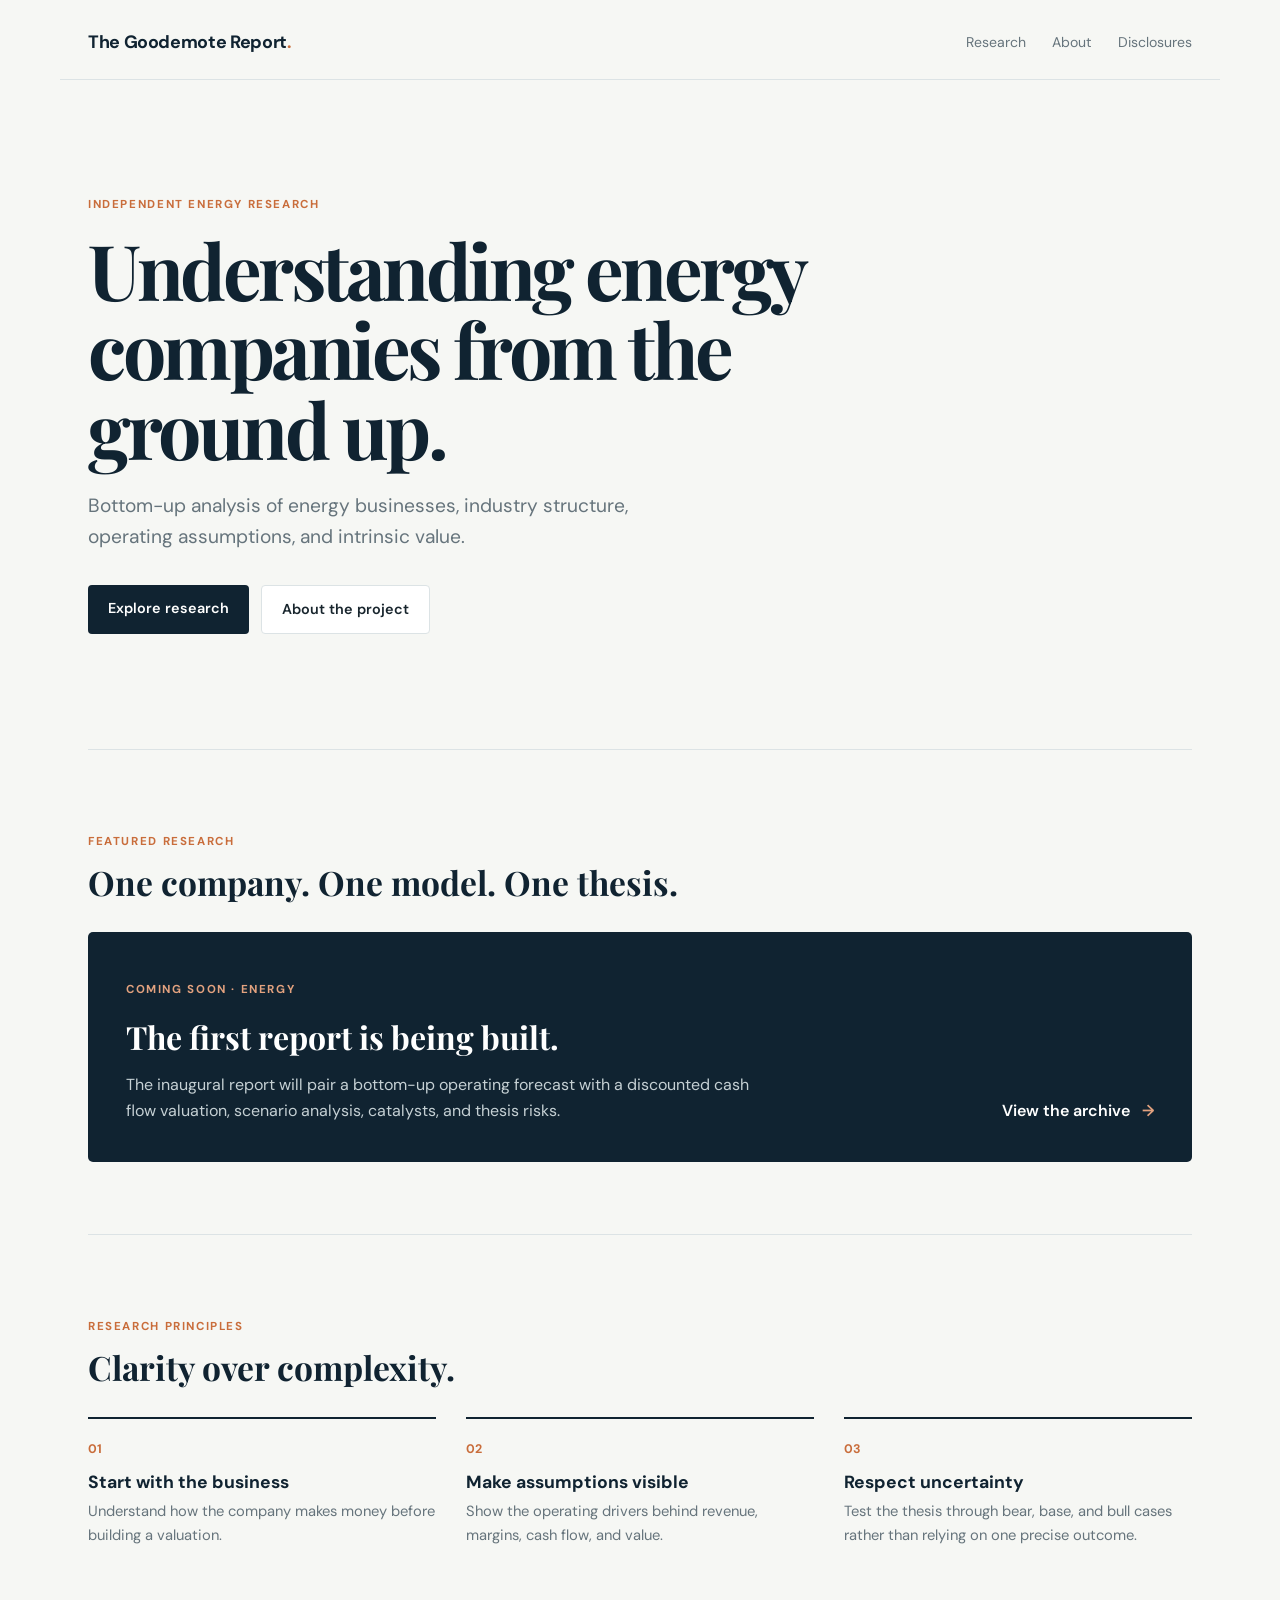
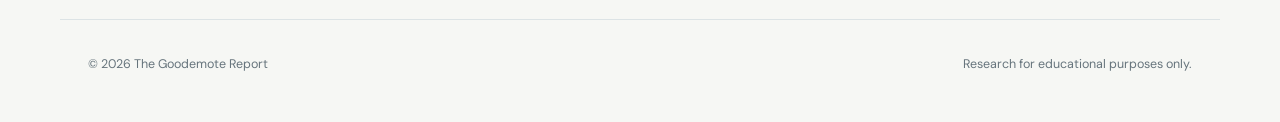
==== index.html @ 98908d02 "Add files via upload" ====
<!doctype html>
<html lang="en">
<head>
  <meta charset="UTF-8" />
  <meta name="viewport" content="width=device-width, initial-scale=1.0" />
  <meta name="description" content="The Goodemote Report — independent bottom-up research on energy companies, markets, and valuation." />
  <title>The Goodemote Report | Energy Research</title>
  <link rel="stylesheet" href="styles.css" />
</head>
<body>
  <header class="site-header">
    <a class="brand" href="index.html">The Goodemote Report<span>.</span></a>
    <nav>
      <a href="research.html">Research</a>
      <a href="about.html">About</a>
      <a href="disclosures.html">Disclosures</a>
    </nav>
  </header>

  <main>
    <section class="hero">
      <p class="eyebrow">Independent energy research</p>
      <h1>Understanding energy companies from the ground up.</h1>
      <p class="hero-copy">Bottom-up analysis of energy businesses, industry structure, operating assumptions, and intrinsic value.</p>
      <div class="hero-actions">
        <a class="button button-primary" href="research.html">Explore research</a>
        <a class="button button-secondary" href="about.html">About the project</a>
      </div>
    </section>

    <section class="featured-section">
      <div class="section-heading">
        <p class="eyebrow">Featured research</p>
        <h2>One company. One model. One thesis.</h2>
      </div>
      <article class="featured-card">
        <div>
          <p class="ticker">COMING SOON · ENERGY</p>
          <h3>The first report is being built.</h3>
          <p>The inaugural report will pair a bottom-up operating forecast with a discounted cash flow valuation, scenario analysis, catalysts, and thesis risks.</p>
        </div>
        <a class="text-link" href="research.html">View the archive <span>→</span></a>
      </article>
    </section>

    <section class="principles">
      <div class="section-heading">
        <p class="eyebrow">Research principles</p>
        <h2>Clarity over complexity.</h2>
      </div>
      <div class="principle-grid">
        <div class="principle"><span>01</span><h3>Start with the business</h3><p>Understand how the company makes money before building a valuation.</p></div>
        <div class="principle"><span>02</span><h3>Make assumptions visible</h3><p>Show the operating drivers behind revenue, margins, cash flow, and value.</p></div>
        <div class="principle"><span>03</span><h3>Respect uncertainty</h3><p>Test the thesis through bear, base, and bull cases rather than relying on one precise outcome.</p></div>
      </div>
    </section>
  </main>

  <footer class="site-footer">
    <p>© 2026 The Goodemote Report</p>
    <p>Research for educational purposes only.</p>
  </footer>
</body>
</html>
---- styles.css ----
@import url('https://fonts.googleapis.com/css2?family=DM+Sans:wght@400;500;600;700&family=Playfair+Display:wght@600;700&display=swap');

:root { --navy:#102331; --ink:#18252d; --muted:#66747c; --line:#dce3e5; --cream:#f6f7f4; --orange:#c96d3b; --white:#fff; }
* { box-sizing:border-box; }
body { margin:0; color:var(--ink); background:var(--cream); font-family:'DM Sans',Arial,sans-serif; line-height:1.6; }
a { color:inherit; text-decoration:none; }
.site-header { max-width:1160px; margin:auto; padding:28px 28px 22px; display:flex; justify-content:space-between; align-items:center; border-bottom:1px solid var(--line); }
.brand { color:var(--navy); font-weight:700; font-size:1.12rem; letter-spacing:-.02em; }.brand span { color:var(--orange); }
nav { display:flex; gap:26px; color:var(--muted); font-size:.88rem; } nav a:hover, nav .active { color:var(--navy); }
main { max-width:1160px; margin:auto; padding:0 28px; }.hero { padding:105px 0 115px; max-width:790px; }.eyebrow,.ticker { color:var(--orange); font-size:.72rem; font-weight:700; letter-spacing:.14em; text-transform:uppercase; }.hero h1,.page-intro h1 { color:var(--navy); font-family:'Playfair Display',Georgia,serif; font-size:clamp(2.6rem,6vw,5rem); line-height:1.04; letter-spacing:-.045em; margin:15px 0 22px; }.hero-copy { color:var(--muted); font-size:1.2rem; max-width:620px; }.hero-actions { display:flex; gap:12px; margin-top:32px; flex-wrap:wrap; }.button { padding:12px 20px; border-radius:4px; font-size:.9rem; font-weight:600; }.button-primary { background:var(--navy); color:white; }.button-primary:hover { background:#1d3a4b; }.button-secondary { border:1px solid var(--line); background:white; }.button-secondary:hover { border-color:var(--navy); }
.featured-section,.principles { border-top:1px solid var(--line); padding:72px 0; }.section-heading h2 { color:var(--navy); font-family:'Playfair Display',Georgia,serif; font-size:2.1rem; line-height:1.15; margin:8px 0 30px; }.featured-card { background:var(--navy); color:white; padding:38px; display:flex; justify-content:space-between; gap:30px; align-items:end; border-radius:5px; }.featured-card h3 { font-family:'Playfair Display',Georgia,serif; font-size:2rem; margin:8px 0 10px; }.featured-card p:not(.ticker) { color:#c5d0d4; max-width:650px; margin:0; }.featured-card .ticker { color:#e3a27f; }.text-link { color:white; white-space:nowrap; font-weight:600; }.text-link span { color:#e3a27f; padding-left:8px; }.principle-grid { display:grid; grid-template-columns:repeat(3,1fr); gap:30px; }.principle { border-top:2px solid var(--navy); padding-top:16px; }.principle span { color:var(--orange); font-size:.78rem; font-weight:700; }.principle h3 { margin:8px 0 4px; color:var(--navy); font-size:1.1rem; }.principle p { color:var(--muted); margin:0; font-size:.92rem; }
.page-shell { padding-top:78px; padding-bottom:100px; }.page-shell.narrow { max-width:850px; }.page-intro { max-width:750px; padding-bottom:58px; }.page-intro h1 { font-size:clamp(2.5rem,5vw,4.2rem); }.page-intro > p:last-child { color:var(--muted); font-size:1.1rem; }.report-list { border-top:1px solid var(--line); }.report-row { display:flex; justify-content:space-between; align-items:center; gap:30px; padding:30px 0; border-bottom:1px solid var(--line); }.report-row h2 { color:var(--navy); margin:4px 0 6px; font-size:1.45rem; }.report-row p:not(.ticker) { color:var(--muted); margin:0; }.status { color:var(--orange); font-size:.8rem; white-space:nowrap; font-weight:600; }.empty-note { padding:42px 0; color:var(--navy); }.empty-note p { margin:4px 0; }.muted { color:var(--muted); }.prose { border-top:1px solid var(--line); padding-top:35px; }.prose h2 { color:var(--navy); font-family:'Playfair Display',Georgia,serif; margin-top:34px; }.prose p { color:var(--muted); max-width:720px; }.site-footer { max-width:1160px; margin:auto; padding:22px 28px 35px; border-top:1px solid var(--line); display:flex; justify-content:space-between; gap:20px; color:var(--muted); font-size:.78rem; }
@media (max-width:700px) { .site-header { padding:22px 20px; align-items:flex-start; gap:20px; }.site-header nav { gap:13px; font-size:.78rem; flex-wrap:wrap; justify-content:flex-end; } main { padding:0 20px; }.hero { padding:75px 0 85px; }.featured-card,.report-row { display:block; }.featured-card .text-link { display:inline-block; margin-top:26px; }.status { display:block; margin-top:15px; }.principle-grid { grid-template-columns:1fr; gap:24px; }.site-footer { padding:22px 20px 30px; display:block; }.site-footer p { margin:5px 0; } }
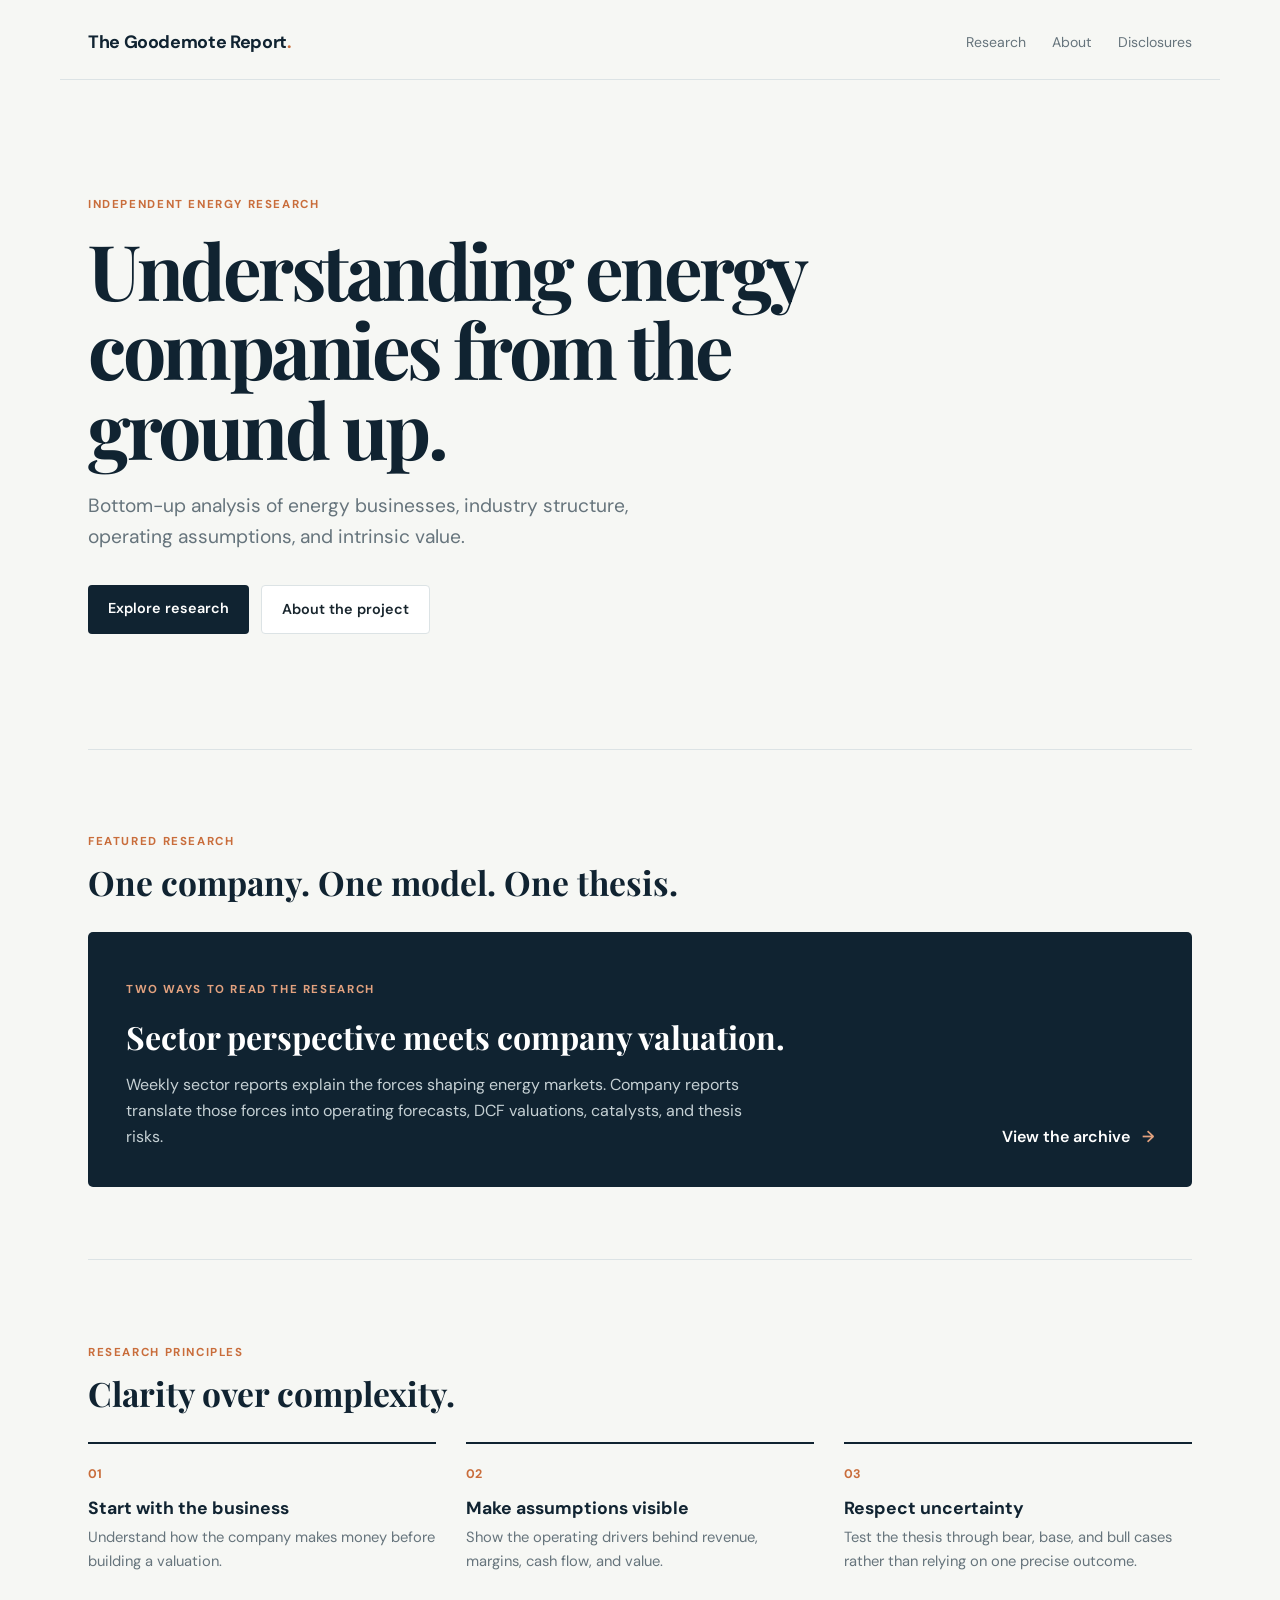
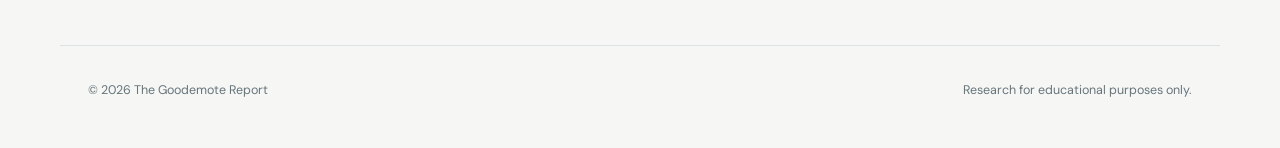
==== commit fd4c7fa9: "Add files via upload" ====
--- a/index.html
+++ b/index.html
@@ -35,9 +35,9 @@
       </div>
       <article class="featured-card">
         <div>
-          <p class="ticker">COMING SOON · ENERGY</p>
-          <h3>The first report is being built.</h3>
-          <p>The inaugural report will pair a bottom-up operating forecast with a discounted cash flow valuation, scenario analysis, catalysts, and thesis risks.</p>
+          <p class="ticker">TWO WAYS TO READ THE RESEARCH</p>
+          <h3>Sector perspective meets company valuation.</h3>
+          <p>Weekly sector reports explain the forces shaping energy markets. Company reports translate those forces into operating forecasts, DCF valuations, catalysts, and thesis risks.</p>
         </div>
         <a class="text-link" href="research.html">View the archive <span>→</span></a>
       </article>
--- a/styles.css
+++ b/styles.css
@@ -10,4 +10,6 @@
 main { max-width:1160px; margin:auto; padding:0 28px; }.hero { padding:105px 0 115px; max-width:790px; }.eyebrow,.ticker { color:var(--orange); font-size:.72rem; font-weight:700; letter-spacing:.14em; text-transform:uppercase; }.hero h1,.page-intro h1 { color:var(--navy); font-family:'Playfair Display',Georgia,serif; font-size:clamp(2.6rem,6vw,5rem); line-height:1.04; letter-spacing:-.045em; margin:15px 0 22px; }.hero-copy { color:var(--muted); font-size:1.2rem; max-width:620px; }.hero-actions { display:flex; gap:12px; margin-top:32px; flex-wrap:wrap; }.button { padding:12px 20px; border-radius:4px; font-size:.9rem; font-weight:600; }.button-primary { background:var(--navy); color:white; }.button-primary:hover { background:#1d3a4b; }.button-secondary { border:1px solid var(--line); background:white; }.button-secondary:hover { border-color:var(--navy); }
 .featured-section,.principles { border-top:1px solid var(--line); padding:72px 0; }.section-heading h2 { color:var(--navy); font-family:'Playfair Display',Georgia,serif; font-size:2.1rem; line-height:1.15; margin:8px 0 30px; }.featured-card { background:var(--navy); color:white; padding:38px; display:flex; justify-content:space-between; gap:30px; align-items:end; border-radius:5px; }.featured-card h3 { font-family:'Playfair Display',Georgia,serif; font-size:2rem; margin:8px 0 10px; }.featured-card p:not(.ticker) { color:#c5d0d4; max-width:650px; margin:0; }.featured-card .ticker { color:#e3a27f; }.text-link { color:white; white-space:nowrap; font-weight:600; }.text-link span { color:#e3a27f; padding-left:8px; }.principle-grid { display:grid; grid-template-columns:repeat(3,1fr); gap:30px; }.principle { border-top:2px solid var(--navy); padding-top:16px; }.principle span { color:var(--orange); font-size:.78rem; font-weight:700; }.principle h3 { margin:8px 0 4px; color:var(--navy); font-size:1.1rem; }.principle p { color:var(--muted); margin:0; font-size:.92rem; }
 .page-shell { padding-top:78px; padding-bottom:100px; }.page-shell.narrow { max-width:850px; }.page-intro { max-width:750px; padding-bottom:58px; }.page-intro h1 { font-size:clamp(2.5rem,5vw,4.2rem); }.page-intro > p:last-child { color:var(--muted); font-size:1.1rem; }.report-list { border-top:1px solid var(--line); }.report-row { display:flex; justify-content:space-between; align-items:center; gap:30px; padding:30px 0; border-bottom:1px solid var(--line); }.report-row h2 { color:var(--navy); margin:4px 0 6px; font-size:1.45rem; }.report-row p:not(.ticker) { color:var(--muted); margin:0; }.status { color:var(--orange); font-size:.8rem; white-space:nowrap; font-weight:600; }.empty-note { padding:42px 0; color:var(--navy); }.empty-note p { margin:4px 0; }.muted { color:var(--muted); }.prose { border-top:1px solid var(--line); padding-top:35px; }.prose h2 { color:var(--navy); font-family:'Playfair Display',Georgia,serif; margin-top:34px; }.prose p { color:var(--muted); max-width:720px; }.site-footer { max-width:1160px; margin:auto; padding:22px 28px 35px; border-top:1px solid var(--line); display:flex; justify-content:space-between; gap:20px; color:var(--muted); font-size:.78rem; }
-@media (max-width:700px) { .site-header { padding:22px 20px; align-items:flex-start; gap:20px; }.site-header nav { gap:13px; font-size:.78rem; flex-wrap:wrap; justify-content:flex-end; } main { padding:0 20px; }.hero { padding:75px 0 85px; }.featured-card,.report-row { display:block; }.featured-card .text-link { display:inline-block; margin-top:26px; }.status { display:block; margin-top:15px; }.principle-grid { grid-template-columns:1fr; gap:24px; }.site-footer { padding:22px 20px 30px; display:block; }.site-footer p { margin:5px 0; } }
+.research-category { margin-bottom:76px; }.category-heading { max-width:720px; margin-bottom:20px; }.category-heading h2 { color:var(--navy); font-family:'Playfair Display',Georgia,serif; font-size:2.3rem; line-height:1.15; margin:6px 0 8px; }.category-heading > p:last-child { color:var(--muted); margin:0 0 24px; }.report-row h3 { color:var(--navy); margin:4px 0 6px; font-size:1.35rem; }.ticker-inline { color:var(--orange); font-size:.7rem; font-weight:700; letter-spacing:.08em; }.inline-button { display:inline-block; margin-top:14px; }
+.row-link { color:var(--navy); }.row-link:hover { color:var(--orange); }.report-page { max-width:1200px; }.report-hero { max-width:850px; padding:78px 0 64px; }.report-hero h1 { color:var(--navy); font-family:'Playfair Display',Georgia,serif; font-size:clamp(2.7rem,5vw,4.8rem); line-height:1.05; letter-spacing:-.04em; margin:12px 0 20px; }.report-dek { color:var(--muted); font-size:1.2rem; max-width:720px; }.report-meta { display:flex; gap:22px; flex-wrap:wrap; margin-top:28px; color:var(--muted); font-size:.78rem; }.report-body { display:grid; grid-template-columns:180px minmax(0,760px); gap:70px; align-items:start; }.report-toc { position:sticky; top:24px; display:flex; flex-direction:column; gap:10px; border-top:1px solid var(--line); padding-top:14px; }.report-toc a { color:var(--muted); font-size:.83rem; }.report-toc a:hover { color:var(--orange); }.report-content section { border-top:1px solid var(--line); padding:48px 0 54px; }.report-content h2 { color:var(--navy); font-family:'Playfair Display',Georgia,serif; font-size:2.25rem; line-height:1.15; margin:7px 0 18px; }.report-content p { color:var(--muted); }.callout { background:var(--navy); color:white; padding:24px 28px; margin:30px 0 5px; border-radius:4px; }.callout-label { display:block; color:#e3a27f; font-size:.72rem; letter-spacing:.12em; text-transform:uppercase; font-weight:700; margin-bottom:8px; }.callout strong { font-family:'Playfair Display',Georgia,serif; font-size:1.25rem; line-height:1.3; font-weight:600; }.stat-grid { display:grid; grid-template-columns:repeat(4,1fr); gap:14px; margin:30px 0; }.stat-grid div { border-top:2px solid var(--navy); padding-top:12px; }.stat-grid strong { color:var(--navy); display:block; font-family:'Playfair Display',Georgia,serif; font-size:1.55rem; }.stat-grid span { color:var(--muted); display:block; font-size:.78rem; line-height:1.4; margin-top:4px; }.driver-list { display:grid; grid-template-columns:repeat(3,1fr); gap:22px; }.driver-list div { border-top:2px solid var(--navy); padding-top:13px; }.driver-list span { color:var(--orange); font-size:.78rem; font-weight:700; }.driver-list h3,.two-column h3 { color:var(--navy); margin:6px 0 5px; }.driver-list p { font-size:.9rem; margin-top:0; }.valuation-table { display:grid; grid-template-columns:repeat(3,1fr); border-top:1px solid var(--line); margin:28px 0 12px; }.valuation-table div { border-bottom:1px solid var(--line); padding:15px 12px 15px 0; }.valuation-table span { color:var(--muted); display:block; font-size:.8rem; }.valuation-table strong { color:var(--navy); display:block; font-size:1.3rem; margin-top:2px; }.small-note { font-size:.8rem; }.two-column { display:grid; grid-template-columns:1fr 1fr; gap:35px; }.source-note { border-left:3px solid var(--orange); margin-top:36px; padding:2px 0 2px 18px; }.source-note strong { color:var(--navy); }.source-note p { font-size:.82rem; margin-bottom:0; }
+@media (max-width:700px) { .site-header { padding:22px 20px; align-items:flex-start; gap:20px; }.site-header nav { gap:13px; font-size:.78rem; flex-wrap:wrap; justify-content:flex-end; } main { padding:0 20px; }.hero { padding:75px 0 85px; }.featured-card,.report-row { display:block; }.featured-card .text-link { display:inline-block; margin-top:26px; }.status { display:block; margin-top:15px; }.principle-grid { grid-template-columns:1fr; gap:24px; }.site-footer { padding:22px 20px 30px; display:block; }.site-footer p { margin:5px 0; }.report-body { display:block; }.report-toc { position:static; margin-bottom:35px; }.stat-grid,.driver-list,.valuation-table,.two-column { grid-template-columns:1fr 1fr; }.report-content h2 { font-size:1.9rem; } }
